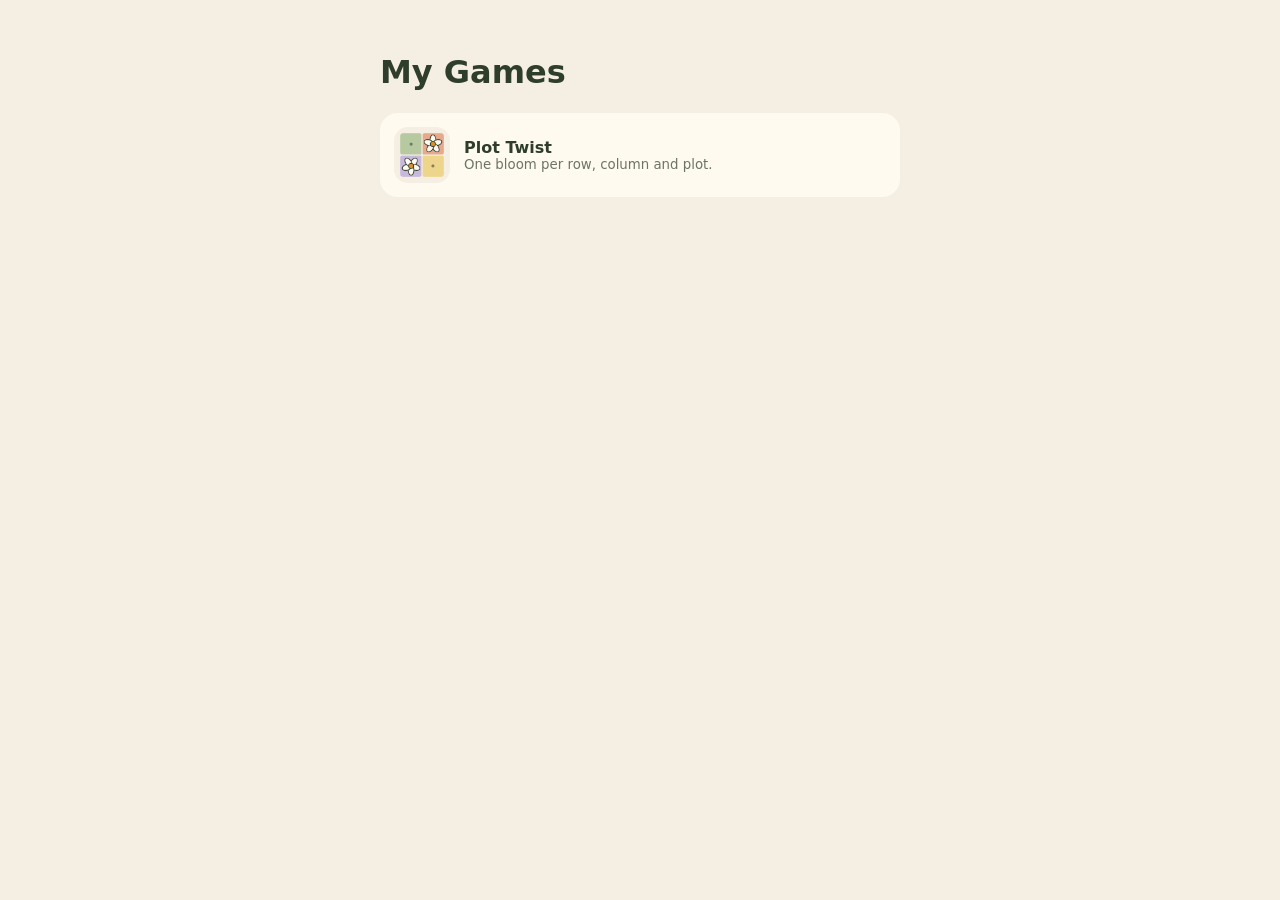
==== index.html @ 4b462413 "Add Plot Twist, an original garden logic puzzle Mobile-first web app (installable on iPhone, works o" ====
<!doctype html>
<html lang="en">
<head>
  <meta charset="utf-8">
  <meta name="viewport" content="width=device-width, initial-scale=1">
  <title>My Games</title>
  <style>
    :root { --bg: #f5efe3; --ink: #2f3d2b; --card: #fffaf0; color-scheme: light dark; }
    @media (prefers-color-scheme: dark) { :root { --bg: #1d231b; --ink: #ece6d6; --card: #262d23; } }
    body { margin: 0; background: var(--bg); color: var(--ink); font-family: -apple-system, system-ui, sans-serif; }
    main { max-width: 520px; margin: 0 auto; padding: 32px 16px; }
    a { display: flex; align-items: center; gap: 14px; padding: 14px; border-radius: 18px; background: var(--card); color: inherit; text-decoration: none; margin-bottom: 12px; }
    img { width: 56px; height: 56px; border-radius: 14px; }
    small { display: block; opacity: .7; }
  </style>
</head>
<body>
  <main>
    <h1>My Games</h1>
    <a href="plot-twist/"><img src="plot-twist/icons/icon-192.png" alt=""><span><b>Plot Twist</b><small>One bloom per row, column and plot.</small></span></a>
  </main>
</body>
</html>
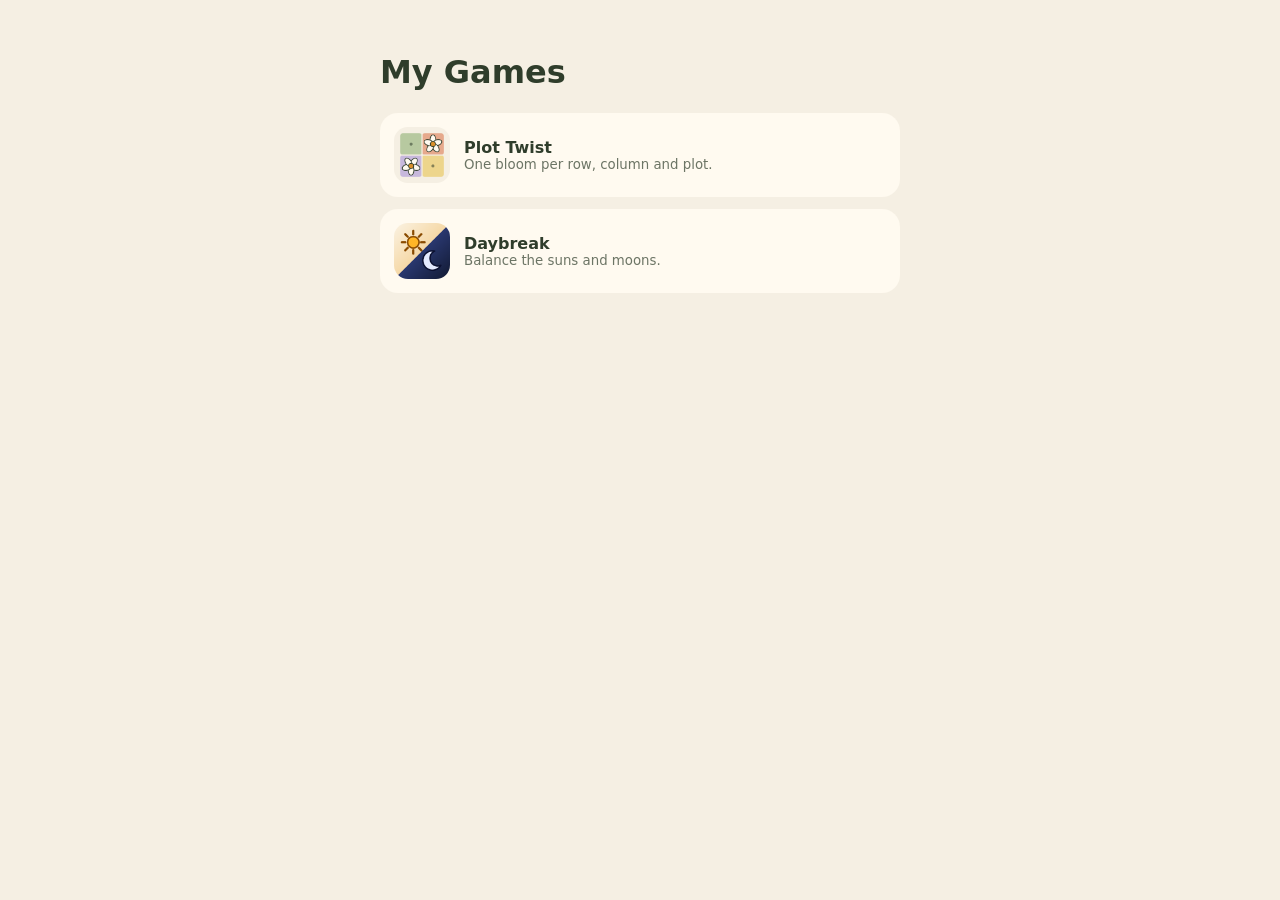
==== commit 0c886952: "Add Daybreak, a sun and moon balance puzzle Original binary-grid logic puzzle with = / ≠ signs, gene" ====
--- a/index.html
+++ b/index.html
@@ -18,6 +18,7 @@
   <main>
     <h1>My Games</h1>
     <a href="plot-twist/"><img src="plot-twist/icons/icon-192.png" alt=""><span><b>Plot Twist</b><small>One bloom per row, column and plot.</small></span></a>
+    <a href="daybreak/"><img src="daybreak/icons/icon-192.png" alt=""><span><b>Daybreak</b><small>Balance the suns and moons.</small></span></a>
   </main>
 </body>
 </html>
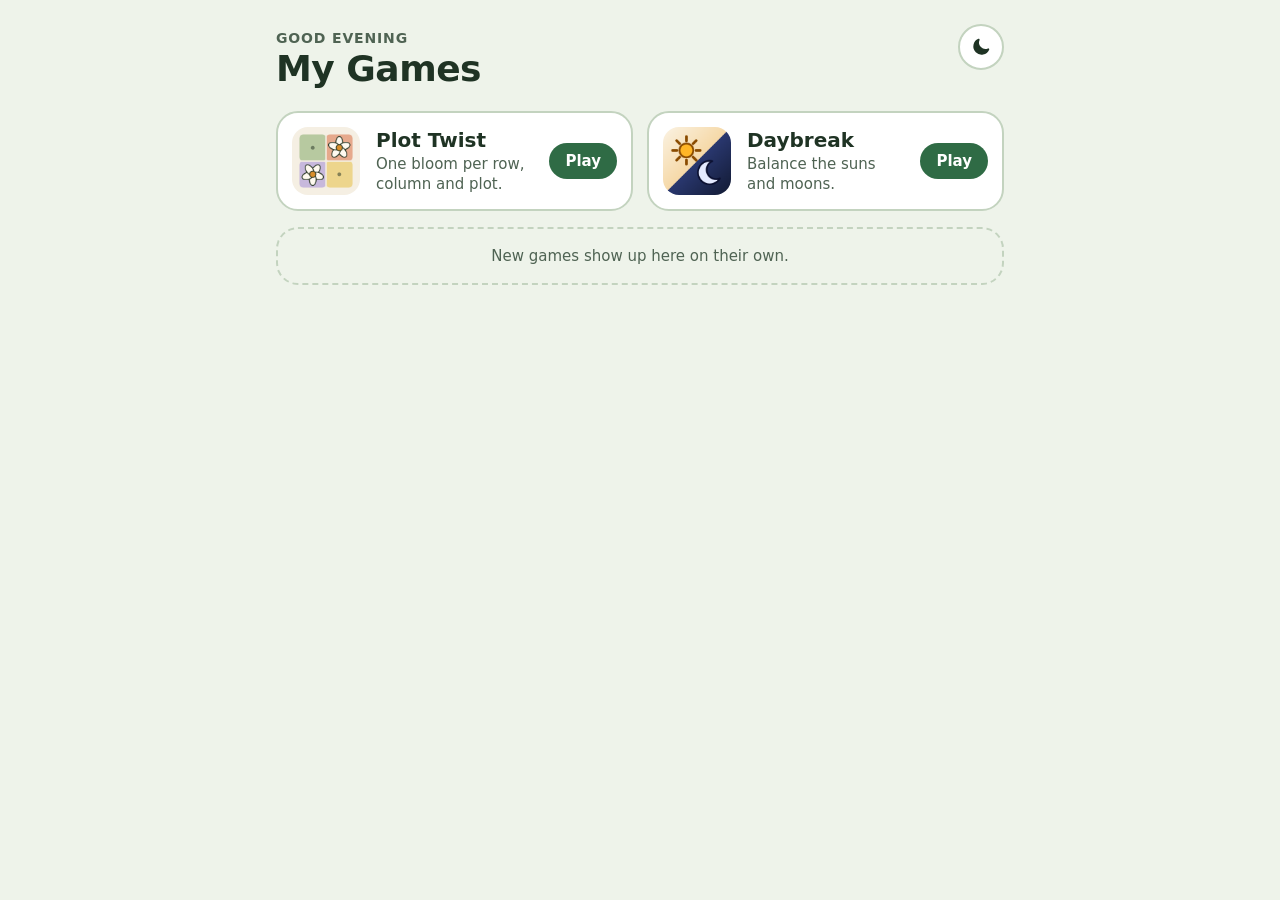
==== commit 2524d69a: "Add My Games home screen and a way back to it from every game The root page is now an installable ho" ====
--- a/index.html
+++ b/index.html
@@ -2,23 +2,41 @@
 <html lang="en">
 <head>
   <meta charset="utf-8">
-  <meta name="viewport" content="width=device-width, initial-scale=1">
+  <meta name="viewport" content="width=device-width, initial-scale=1, viewport-fit=cover">
   <title>My Games</title>
-  <style>
-    :root { --bg: #f5efe3; --ink: #2f3d2b; --card: #fffaf0; color-scheme: light dark; }
-    @media (prefers-color-scheme: dark) { :root { --bg: #1d231b; --ink: #ece6d6; --card: #262d23; } }
-    body { margin: 0; background: var(--bg); color: var(--ink); font-family: -apple-system, system-ui, sans-serif; }
-    main { max-width: 520px; margin: 0 auto; padding: 32px 16px; }
-    a { display: flex; align-items: center; gap: 14px; padding: 14px; border-radius: 18px; background: var(--card); color: inherit; text-decoration: none; margin-bottom: 12px; }
-    img { width: 56px; height: 56px; border-radius: 14px; }
-    small { display: block; opacity: .7; }
-  </style>
+  <meta name="description" content="All my ad-free games in one place.">
+  <meta name="theme-color" content="#eef3ea">
+  <meta name="apple-mobile-web-app-capable" content="yes">
+  <meta name="mobile-web-app-capable" content="yes">
+  <meta name="apple-mobile-web-app-status-bar-style" content="default">
+  <meta name="apple-mobile-web-app-title" content="My Games">
+  <link rel="apple-touch-icon" href="icons/icon-180.png">
+  <link rel="icon" href="icons/icon-192.png">
+  <link rel="manifest" href="manifest.webmanifest">
+  <script>
+    // Set light/dark before the page paints so it never flashes the wrong colors.
+    (function () {
+      var a = 'auto';
+      try { a = localStorage.getItem('hub-appearance') || 'auto'; } catch (e) {}
+      var dark = a === 'dark' || (a === 'auto' && window.matchMedia && matchMedia('(prefers-color-scheme: dark)').matches);
+      document.documentElement.dataset.theme = dark ? 'forest' : 'meadow';
+    })();
+  </script>
+  <link rel="stylesheet" href="hub.css">
 </head>
 <body>
   <main>
-    <h1>My Games</h1>
-    <a href="plot-twist/"><img src="plot-twist/icons/icon-192.png" alt=""><span><b>Plot Twist</b><small>One bloom per row, column and plot.</small></span></a>
-    <a href="daybreak/"><img src="daybreak/icons/icon-192.png" alt=""><span><b>Daybreak</b><small>Balance the suns and moons.</small></span></a>
+    <header class="top">
+      <div>
+        <p class="hello" id="hello">Hello</p>
+        <h1>My Games</h1>
+      </div>
+      <button id="modeBtn" class="mode" aria-label="Switch light or dark"></button>
+    </header>
+
+    <div id="list" class="list" aria-live="polite"></div>
+    <p class="soon">New games show up here on their own.</p>
   </main>
+  <script src="hub.js"></script>
 </body>
 </html>
--- a/hub.css
+++ b/hub.css
@@ -0,0 +1,61 @@
+:root {
+  --font: ui-rounded, "SF Pro Rounded", -apple-system, BlinkMacSystemFont, "Segoe UI", system-ui, sans-serif;
+}
+/* Light: Meadow */
+:root, :root[data-theme="meadow"] {
+  --bg: #eef3ea; --card: #ffffff; --ink: #1f3324; --ink-soft: #4f6353; --line: #c3d3bf;
+  --accent: #2f6b45; --accent-ink: #ffffff; --focus: #1f3324;
+  color-scheme: light;
+}
+/* Dark: Forest */
+:root[data-theme="forest"] {
+  --bg: #14231a; --card: #1e3226; --ink: #eef5ec; --ink-soft: #b0c4b1; --line: #3a5c45;
+  --accent: #f2c94c; --accent-ink: #14231a; --focus: #f2c94c;
+  color-scheme: dark;
+}
+
+* { box-sizing: border-box; -webkit-tap-highlight-color: transparent; }
+html, body { margin: 0; min-height: 100%; }
+body {
+  background: var(--bg); color: var(--ink); font-family: var(--font);
+  padding: env(safe-area-inset-top) env(safe-area-inset-right) env(safe-area-inset-bottom) env(safe-area-inset-left);
+}
+button { font: inherit; color: inherit; cursor: pointer; touch-action: manipulation; }
+:focus-visible { outline: 3px solid var(--focus); outline-offset: 3px; }
+
+main { max-width: 620px; margin: 0 auto; padding: 24px 16px 40px; }
+.top { display: flex; justify-content: space-between; align-items: flex-start; margin-bottom: 22px; }
+.hello { margin: 6px 0 2px; font-size: 14px; font-weight: 700; letter-spacing: .06em; text-transform: uppercase; color: var(--ink-soft); }
+h1 { margin: 0; font-size: 36px; letter-spacing: -.5px; }
+
+.mode {
+  width: 46px; height: 46px; border-radius: 50%; border: 2px solid var(--line); background: var(--card);
+  display: grid; place-items: center; flex: none;
+}
+.mode svg { width: 22px; height: 22px; fill: none; stroke: currentColor; stroke-width: 2; stroke-linecap: round; stroke-linejoin: round; }
+.mode svg .fill { fill: currentColor; }
+
+.list { display: grid; gap: 14px; }
+@media (min-width: 700px) { main { max-width: 760px; } .list { grid-template-columns: 1fr 1fr; } }
+
+.game {
+  display: flex; align-items: center; gap: 16px; padding: 14px; min-height: 96px;
+  background: var(--card); border: 2px solid var(--line); border-radius: 22px;
+  color: inherit; text-decoration: none; transition: transform .12s ease;
+}
+.game:active { transform: scale(.98); }
+@media (hover: hover) { .game:hover { border-color: var(--accent); } }
+.game img { width: 68px; height: 68px; border-radius: 16px; flex: none; }
+.game .text { flex: 1; min-width: 0; }
+.game b { display: block; font-size: 20px; margin-bottom: 3px; }
+.game small { display: block; font-size: 15px; line-height: 1.3; color: var(--ink-soft); }
+.play {
+  flex: none; background: var(--accent); color: var(--accent-ink); font-weight: 800; font-size: 15px;
+  padding: 9px 16px; border-radius: 999px;
+}
+
+.soon {
+  margin: 16px 0 0; padding: 18px; text-align: center; font-size: 15px; color: var(--ink-soft);
+  border: 2px dashed var(--line); border-radius: 22px;
+}
+.note { color: var(--ink-soft); text-align: center; }
